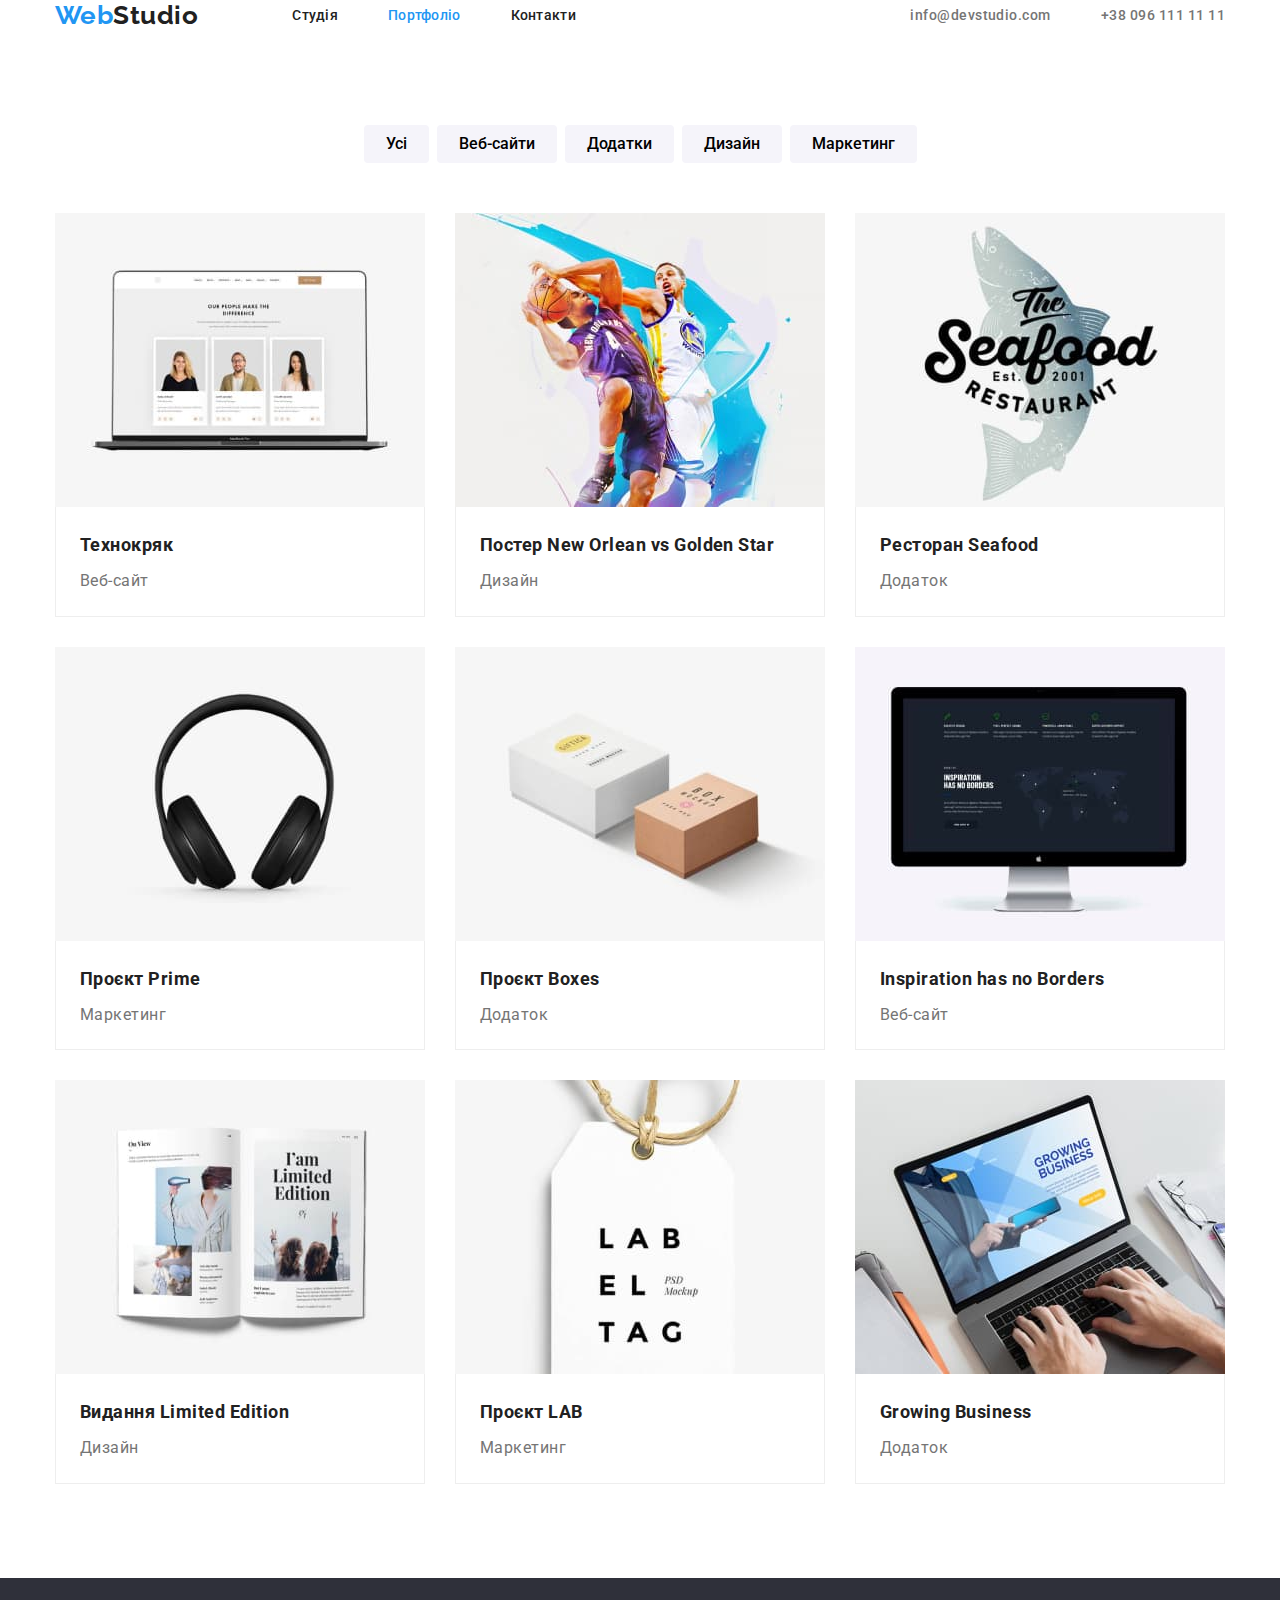
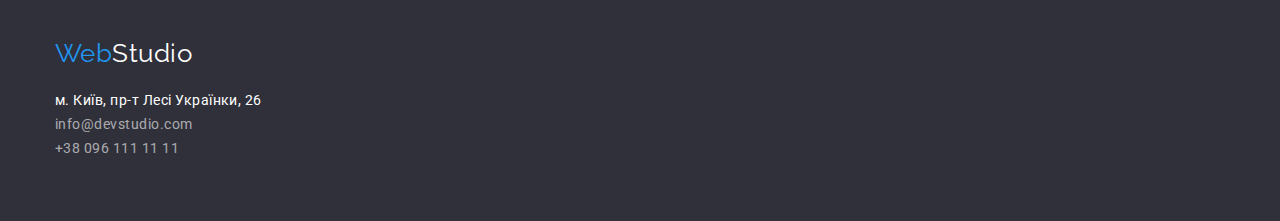
==== portfolio.html @ e4bc9d53 "home-work3" ====
<!DOCTYPE html>
<html lang="uk">
  <head>
    <meta charset="UTF-8" />
    <meta name="viewport" content="width=device-width, initial-scale=1.0" />
    <title>Document</title>
    <link rel="preconnect" href="https://fonts.googleapis.com" />
    <link rel="preconnect" href="https://fonts.gstatic.com" crossorigin />
    <link
      href="https://fonts.googleapis.com/css2?family=Raleway:wght@700&family=Roboto:wght@400;500;700;900&display=swap"
      rel="stylesheet"
    />
    <link
      rel="stylesheet"
      href="https://cdn.jsdelivr.net/npm/modern-normalize@1.1.0/modern-normalize.min.css"
    />
    <link rel="stylesheet" href="./css/styles.css" />
  </head>
  <body>
    <header class="page-heder">
      <div class="container header-box">
        <nav class="page-navigation">
          <div class="logo">
            <a href="./index.html" class="header-web" lang="en"
              >Web<span class="header-studio">Studio</span></a
            >
          </div>
          <ul class="menu">
            <li class="menu-item">
              <a class="link list-header" href="./index.html">Студія</a>
            </li>
            <li class="menu-item">
              <a
                class="link list-header current-portfolio"
                href="portfolio.html"
                >Портфоліо</a
              >
            </li>
            <li class="menu-item">
              <a class="link list-header" href="#">Контакти</a>
            </li>
          </ul>
        </nav>
        <ul class="header-link">
          <li class="list-info">
            <a class="link header-info" href="mailto:info@devstudio.com"
              >info@devstudio.com</a
            >
          </li>
          <li class="list-info">
            <a class="link header-info" href="tel:380961111111"
              >+38 096 111 11 11</a
            >
          </li>
        </ul>
      </div>
    </header>
    <main>
      <section class="section">
        <div class="container hero-portfolio">
          <h1 class="visually-hidden">Portfolio</h1>
          <ul class="list-portfolio">
            <li>
              <button type="button" class="button button-section">Усі</button>
            </li>
            <li>
              <button type="button" class="button button-section">
                Веб-сайти
              </button>
            </li>
            <li>
              <button type="button" class="button button-section">
                Додатки
              </button>
            </li>
            <li>
              <button type="button" class="button button-section">
                Дизайн
              </button>
            </li>
            <li>
              <button type="button" class="button button-section">
                Маркетинг
              </button>
            </li>
          </ul>
          <ul class="portfolio-foto">
            <li>
              <a href="#">
                <img src="./images/img8.jpg" alt="портрети" width="370" />
                <div class="filter-list">
                  <h2 class="list-title">Технокряк</h2>
                  <p class="text-paragraph">Веб-сайт</p>
                </div>
              </a>
            </li>
            <li>
              <a href="#">
                <img
                  src="./images/img9.jpg"
                  alt="гравці баскетболу"
                  width="370"
                />
                <div class="filter-list">
                  <h2 class="list-title">Постер New Orlean vs Golden Star</h2>
                  <p class="text-paragraph">Дизайн</p>
                </div>
              </a>
            </li>
            <li>
              <a href="#">
                <img
                  src="./images/img10.jpg"
                  alt="логотип ресторану"
                  width="370"
                />
                <div class="filter-list">
                  <h2 class="list-title">Ресторан Seafood</h2>
                  <p class="text-paragraph">Додаток</p>
                </div>
              </a>
            </li>
            <li>
              <a href="#">
                <img src="./images/img11.jpg" alt="навушники" width="370" />
                <div class="filter-list">
                  <h2 class="list-title">Проєкт Prime</h2>
                  <p class="text-paragraph">Маркетинг</p>
                </div>
              </a>
            </li>
            <li>
              <a href="#">
                <img src="./images/img12.jpg" alt="коробочки" width="370" />
                <div class="filter-list">
                  <h2 class="list-title">Проєкт Boxes</h2>
                  <p class="text-paragraph">Додаток</p>
                </div>
              </a>
            </li>
            <li>
              <a href="#">
                <img src="./images/img13.jpg" alt="епл-аймак" width="370" />
                <div class="filter-list">
                  <h2 class="list-title">Inspiration has no Borders</h2>
                  <p class="text-paragraph">Веб-сайт</p>
                </div>
              </a>
            </li>
            <li>
              <a href="#">
                <img
                  src="./images/img14.jpg"
                  alt="розгорнута книга"
                  width="370"
                />
                <div class="filter-list">
                  <h2 class="list-title">Видання Limited Edition</h2>
                  <p class="text-paragraph">Дизайн</p>
                </div>
              </a>
            </li>
            <li>
              <a href="#">
                <img src="./images/img15.jpg" alt="бірка" width="370" />
                <div class="filter-list">
                  <h2 class="list-title">Проєкт LAB</h2>
                  <p class="text-paragraph">Маркетинг</p>
                </div>
              </a>
            </li>
            <li>
              <a href="#">
                <img
                  src="./images/img16.jpg"
                  alt="людина працює з ноутбуком"
                  width="370"
                />
                <div class="filter-list">
                  <h2 class="list-title">Growing Business</h2>
                  <p class="text-paragraph">Додаток</p>
                </div>
              </a>
            </li>
          </ul>
        </div>
      </section>
    </main>
    <footer class="footer">
      <div class="container">
        <div class="logo-footer">
          <a href="./index.html" lang="en" class="footer-web"
            >Web<span class="footer-studio">Studio</span></a
          >
        </div>
        <address>
          <ul class="address-list">
            <li>
              <a
                class="link-address"
                href="https://goo.gl/maps/7mnVV2R6GEZQQfYV7"
                target="_blank"
                rel="noreferrer noopener nofollow"
                >м. Київ, пр-т Лесі Українки, 26</a
              >
            </li>
            <li>
              <a class="address" href="mailto:info@devstudio.com"
                >info@devstudio.com</a
              >
            </li>
            <li>
              <a class="address" href="tel:380961111111">+38 096 111 11 11</a>
            </li>
          </ul>
        </address>
      </div>
    </footer>
  </body>
</html>
---- css/styles.css ----
:root {
    --main-font-family: 'Roboto', sans-serif;
    --main-color: #212121;
    --main-light-color: #ffffff;
    --current-color: #2196f3;
    --secondary-color: #757575;
    --footer-color: #2f303a;
    --button-color: #f5f4fa;
}
h1,h2,h4,p {
 margin-top: 0; 
 margin-bottom: 0;      
}

ul,ol {
  margin-top: 0;
  margin-bottom: 0;
  padding-left: 0;
}
img {
        display: block;
}

body {
        font-family: var(--main-font-family);
        font-size: 16px;
        color: var(--main-color);
        letter-spacing: 0.03em;
}

.container {
        width: 1200px;
        margin-left: auto;
        margin-right: auto;
        padding-left: 15px;
        padding-right: 15px;
}
/* heder */
.header-box {
        display: flex;
        justify-content: space-between;
        align-items: center;
}
.header-studio {
    font-size: 26px;
    line-height: 1.2;
    font-weight: 700;
    font-family: 'Raleway', sans-serif;
    color: var(--main-color);
}
.header-web{
        font-size: 26px;
        line-height: 1.2;
        font-weight: 700;
        font-family: 'Raleway', sans-serif;
        color: var(--current-color);
}
.page-header {
        padding-top: 32px;
        padding-bottom: 32px;
        border-bottom: 1px solid #ECECEC;

    background-color: var(--main-light-color);
}

.page-navigation {
        display: flex;
        align-items: center;
}

.menu{
        display: flex;
        align-items: center;
        column-gap: 50px;
}

.menu-item {
        display: block
}


.header-link {
        display: flex;
        align-items: center;
        margin-left: auto;
        gap: 50px;
}

.list-header {
        padding-top: 32px;
        padding-bottom: 32px;

        color: var(--main-color);
        font-weight: 500;
        font-size: 14px;
        line-height: 1.1;
        letter-spacing: 0.02em;
}
.logo{
        margin-right: 94px;
}

a {
    text-decoration: none;
}
.visually-hidden {
    position: absolute;
    white-space: nowrap;
    width: 1px;
    height: 1px;
    overflow: hidden;
    border: 0;
    padding: 0;
    clip: rect(0 0 0 0);
    clip-path: inset(50%);
    margin: -1px;
}
li {
    list-style-type: none;
}

.button {
        border: none;
        cursor: pointer;
        font-family: inherit;
        font-weight: 500;
        font-size: 16px;
        line-height: 1.6;
        background-color: var(--main-light-color);
}
.button-text {
        font-weight: 500;
        font-size: 16px;
        line-height: 1.6;
}
/* hover focus button */
.button:hover,
.button:focus {
        background-color: var(--current-color);
        color: var(--main-light-color);
}
.hero-button:hover,
.hero-button:focus {
        background-color: #188CE8;
        color: var(--main-light-color);
}
/* hover focus link */
.link:hover,
.link:focus {
        background-color: var(--current-color);
        color: var(--current-color);

        background-color: var(--main-light-color);
    }
/* link address footer */
.link-address {
            color: var(--main-light-color);
            font-weight: 400;
            font-size: 14px;
            line-height: 1.7;
}
/* informatoin footer  */
.address-list {
        gap: 9px;
}

.address {
        color: rgba(255, 255, 255, 0.6);
        font-size: 14px;
        line-height: 1.7;
        font-style: normal;
}
.link-address {
    font-style: normal;
    font-weight: 400;
    font-size: 14px;
    line-height: 1.7;
}
.address:hover,
.address:focus,
.link-address:hover,
.link-address:focus {
    color: var(--current-color);
}
.list-title {
        margin-bottom: 4px;

        font-weight: 700;
        font-size: 18px;
        line-height: 2;
        color: var(--main-color);
}
.text-paragraph {

        font-weight: 400;
        font-size: 16px;
        line-height: 1.8;
        color: var(--secondary-color);
}
.header-info {
        padding-top: 32px;
        padding-bottom: 32px;

        font-weight: 500;
        font-size: 14px;
        line-height: 1.1;
        color: var(--secondary-color);
}
.list-info {
        display: block;
}
/* footer */

.footer {
    padding-top: 60px;
    padding-bottom: 60px;

    background: #2f303a;
}

.logo-footer {
        display: inline-block;
        margin-bottom: 20px;
}
.footer-web {
        color: var(--current-color);
        font-size: 26px;
        line-height: 1.2;
        font-family: 'Raleway', sans-serif;
}
.footer-studio {
        color: var(--main-light-color);
        font-size: 26px;
        line-height: 1.2;
        font-family: 'Raleway', sans-serif;
}
.hero-title {
        margin-bottom: 30px;

        font-weight: 900;
        font-size: 44px;
        line-height: 1.3;
        color: var(--main-light-color);
        text-transform: uppercase;
        text-align: center;
}
.container.hero-box{
width: 700px;
padding-top: 200px;
padding-bottom: 200px;
}
.hero-section {
    background: var(--footer-color)
} 
.hero-button {
        display: block;
        border-radius: 4px;
        padding: 10px 32px;
        min-width: 216px;
        margin-left: auto;
        margin-right: auto;
        

        
        

        font-family: 'Roboto';
        font-style: normal;
        font-weight: 700;
        font-size: 16px;
        line-height: 1.8;
        letter-spacing: 0.06em;
        cursor: pointer;
        background-color: var(--current-color);
        color: var(--main-light-color);
}
.features {
        display: flex;
        gap: 30px;
        padding-top: 94px;
        padding-bottom: 94px;
}

.sectoin-title {
        font-weight: 700;
        font-size: 14px;
        line-height: 1.1;
        color: var(--footer-color);
}
.section-title {
    text-transform: uppercase;
    font-size: 14px;
}
.section-text {
        font-weight: 400;
        font-size: 14px;
        line-height: 1.7;
        color: var(--secondary-color);
}
/* секція приклади */
.examples {
        display: flex;
        gap: 30px;
}
/* секція наша команда-background-color */
.company-box {
        display: flex;
        padding-bottom: 94px;
        gap: 30px;
        
}
.our-company {
        background-color: var(--button-color);
}

.text-company {
        background-color: var(--main-light-color);
}
.container.company {
        padding-top: 94px;
}

.title-company {
        text-align: center;
        margin-bottom: 50px;

        font-weight: 700;
        font-size: 36px;
        line-height: 1.1;
        color: var(--main-color);
}
.img-title {
        margin-bottom: 10px;

        font-weight: 500;
        font-size: 16px;
        line-height: 1.1;
        color: var(--main-color);
        letter-spacing: 0.03em;
}
.foto-text {
        font-weight: 400;
        font-size: 16px;
        line-height: 1.1;
        color: var(--secondary-color);
}
.company-info {
        text-align: center;
        padding: 30px;
}
.section {
        padding-top: 94px;
        padding-bottom: 94px;
}
.container.hero-portfolio{
        margin-left: auto;
        margin-right: auto;
}
.list-portfolio {
        display: flex;
       align-items: center;
       justify-content: center;
       gap: 8px;
       margin-bottom: 50px;
}
.portfolio-foto {
        display: flex;
        gap: 30px;
        flex-wrap: wrap;
}
.filter-list {
        padding: 20px 24px;
        border-bottom: 1px solid #EEEEEE;
        border-left: 1px solid #EEEEEE;
        border-right: 1px solid #EEEEEE;
}
.current-studio {
    color: var(--current-color);
}
.current-portfolio{
    color: var(--current-color);
}
.button-section {
    padding: 6px 22px;
    border-radius: 4px;

    background: var(--button-color);
}
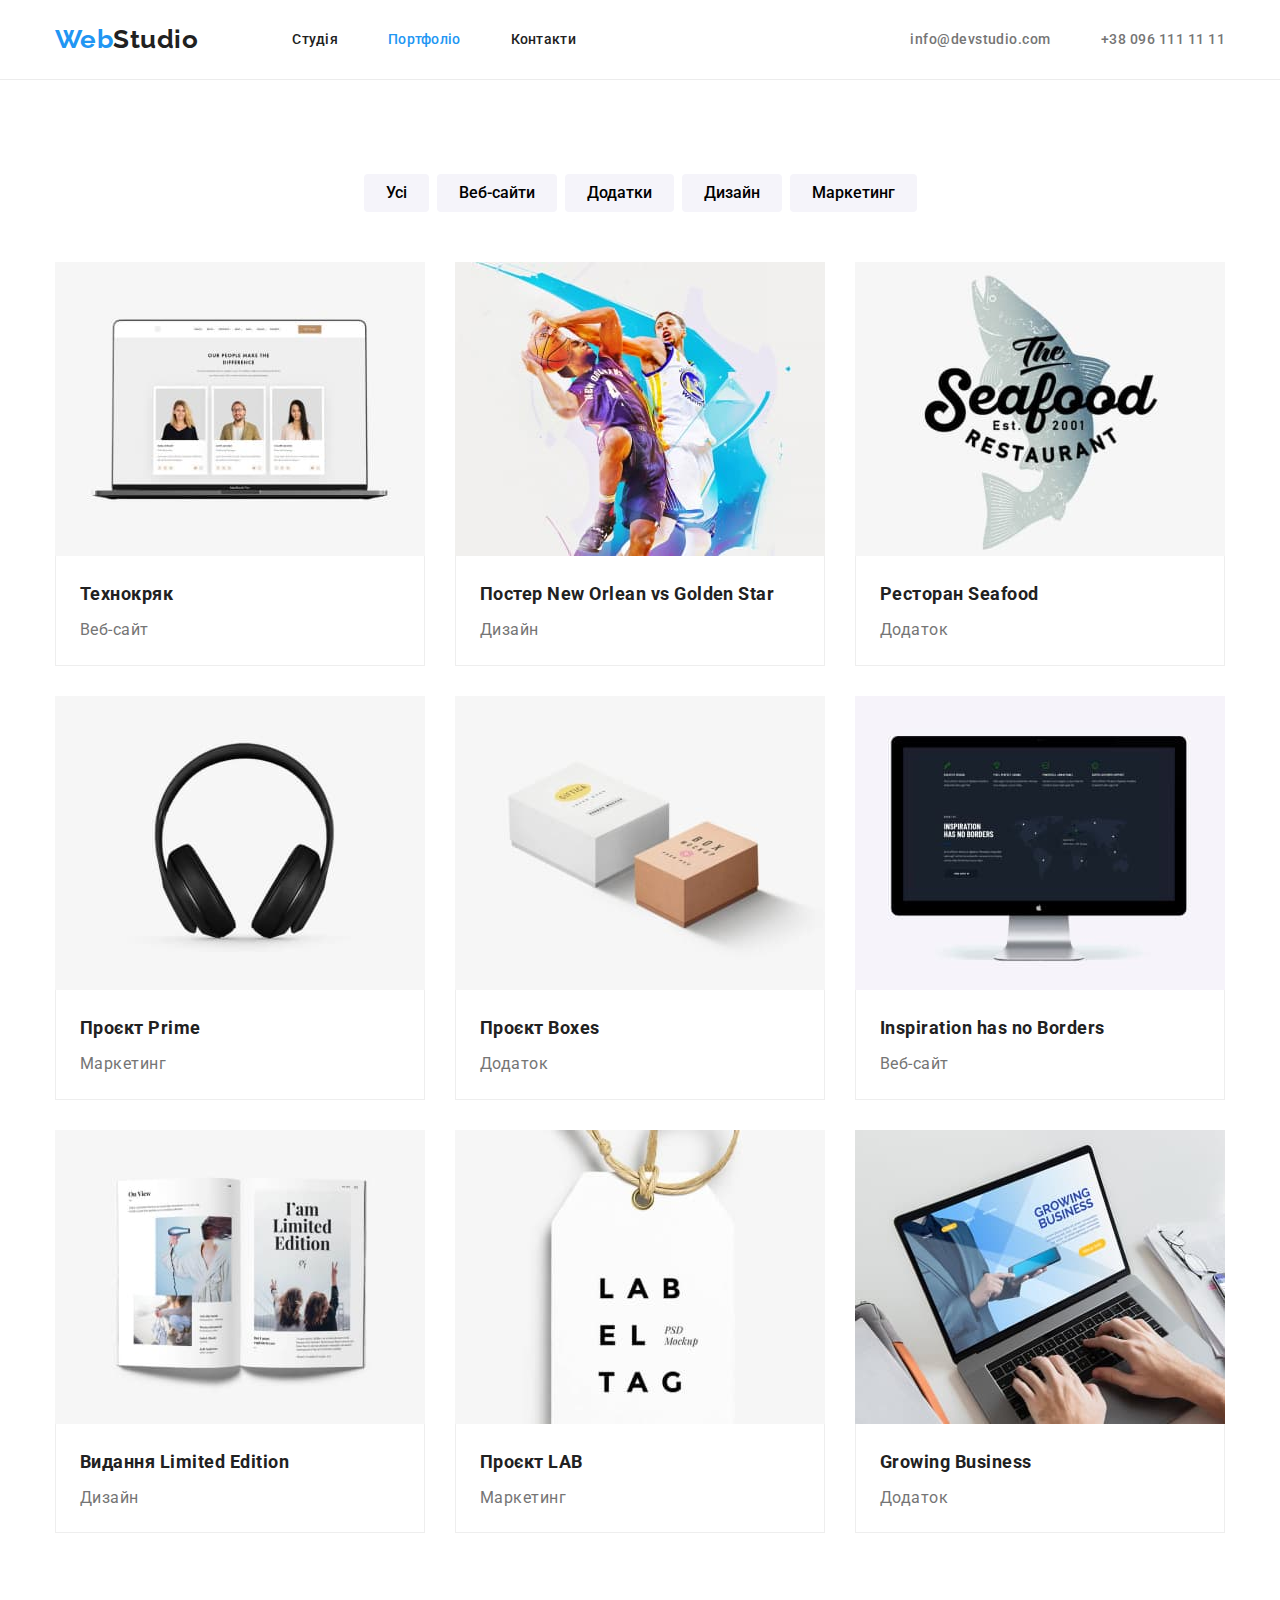
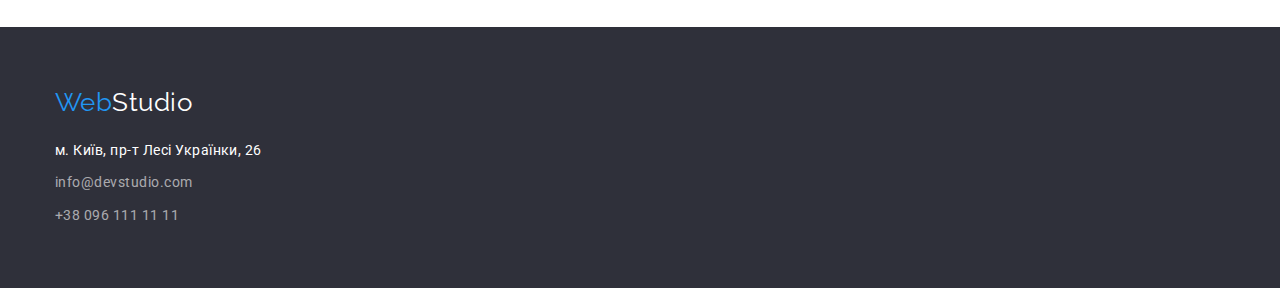
==== commit 08ffd751: "correcting homework" ====
--- a/portfolio.html
+++ b/portfolio.html
@@ -17,7 +17,7 @@
     <link rel="stylesheet" href="./css/styles.css" />
   </head>
   <body>
-    <header class="page-heder">
+    <header class="page-header">
       <div class="container header-box">
         <nav class="page-navigation">
           <div class="logo">
@@ -195,7 +195,7 @@
         </div>
         <address>
           <ul class="address-list">
-            <li>
+            <li class="footer-link">
               <a
                 class="link-address"
                 href="https://goo.gl/maps/7mnVV2R6GEZQQfYV7"
@@ -204,12 +204,12 @@
                 >м. Київ, пр-т Лесі Українки, 26</a
               >
             </li>
-            <li>
+            <li class="footer-link">
               <a class="address" href="mailto:info@devstudio.com"
                 >info@devstudio.com</a
               >
             </li>
-            <li>
+            <li class="footer-link">
               <a class="address" href="tel:380961111111">+38 096 111 11 11</a>
             </li>
           </ul>
--- a/css/styles.css
+++ b/css/styles.css
@@ -56,12 +56,19 @@
         color: var(--current-color);
 }
 .page-header {
-        padding-top: 32px;
-        padding-bottom: 32px;
+        /* padding-top: 32px;
+        padding-bottom: 32px; */
         border-bottom: 1px solid #ECECEC;
 
     background-color: var(--main-light-color);
 }
+.link.list-header {
+        display: inline-block
+}
+.link.header-info {
+        display: inline-block
+}
+
 
 .page-navigation {
         display: flex;
@@ -138,6 +145,9 @@
 .button:focus {
         background-color: var(--current-color);
         color: var(--main-light-color);
+        box-shadow: 2px 0 2px rgba(0, 0, 0, 0.12),
+         2px 0 1px rgba(0, 0, 0, 0.08),
+         1px 0 3px rgba(0, 0, 0, 0.1)
 }
 .hero-button:hover,
 .hero-button:focus {
@@ -160,9 +170,7 @@
             line-height: 1.7;
 }
 /* informatoin footer  */
-.address-list {
-        gap: 9px;
-}
+
 
 .address {
         color: rgba(255, 255, 255, 0.6);
@@ -209,7 +217,6 @@
 .list-info {
         display: block;
 }
-/* footer */
 
 .footer {
     padding-top: 60px;
@@ -244,13 +251,13 @@
         text-transform: uppercase;
         text-align: center;
 }
-.container.hero-box{
+.container.hero-box {
 width: 700px;
-padding-top: 200px;
-padding-bottom: 200px;
 }
 .hero-section {
-    background: var(--footer-color)
+        padding-top: 200px;
+        padding-bottom: 200px;
+        background: var(--footer-color)
 } 
 .hero-button {
         display: block;
@@ -259,9 +266,7 @@
         min-width: 216px;
         margin-left: auto;
         margin-right: auto;
-        
-
-        
+        border: none;
         
 
         font-family: 'Roboto';
@@ -274,23 +279,30 @@
         background-color: var(--current-color);
         color: var(--main-light-color);
 }
+.features-section {
+padding-top: 94px;
+padding-bottom: 94px;
+}
+
 .features {
         display: flex;
         gap: 30px;
-        padding-top: 94px;
-        padding-bottom: 94px;
-}
-
-.sectoin-title {
+        }
+        .features-text {
+                width: 270px;
+        }
+
+.section-title {
+        margin-top: 0;
+        margin-bottom: 10px;
+
         font-weight: 700;
         font-size: 14px;
         line-height: 1.1;
         color: var(--footer-color);
-}
-.section-title {
-    text-transform: uppercase;
-    font-size: 14px;
-}
+        text-transform: uppercase;
+}
+
 .section-text {
         font-weight: 400;
         font-size: 14px;
@@ -298,6 +310,10 @@
         color: var(--secondary-color);
 }
 /* секція приклади */
+.labor-section {
+        padding-bottom: 94px;
+}
+
 .examples {
         display: flex;
         gap: 30px;
@@ -305,20 +321,20 @@
 /* секція наша команда-background-color */
 .company-box {
         display: flex;
-        padding-bottom: 94px;
         gap: 30px;
         
 }
 .our-company {
+        padding-top: 94px;
+        padding-bottom: 94px;
         background-color: var(--button-color);
 }
 
 .text-company {
         background-color: var(--main-light-color);
 }
-.container.company {
-        padding-top: 94px;
-}
+/* .container.company {
+} */
 
 .title-company {
         text-align: center;
@@ -330,6 +346,7 @@
         color: var(--main-color);
 }
 .img-title {
+        margin-top: 0;
         margin-bottom: 10px;
 
         font-weight: 500;
@@ -348,6 +365,13 @@
         text-align: center;
         padding: 30px;
 }
+.footer-link {
+margin-bottom: 9px;
+}
+.footer-link:last-child {
+        margin-bottom: 0;
+}
+
 .section {
         padding-top: 94px;
         padding-bottom: 94px;
